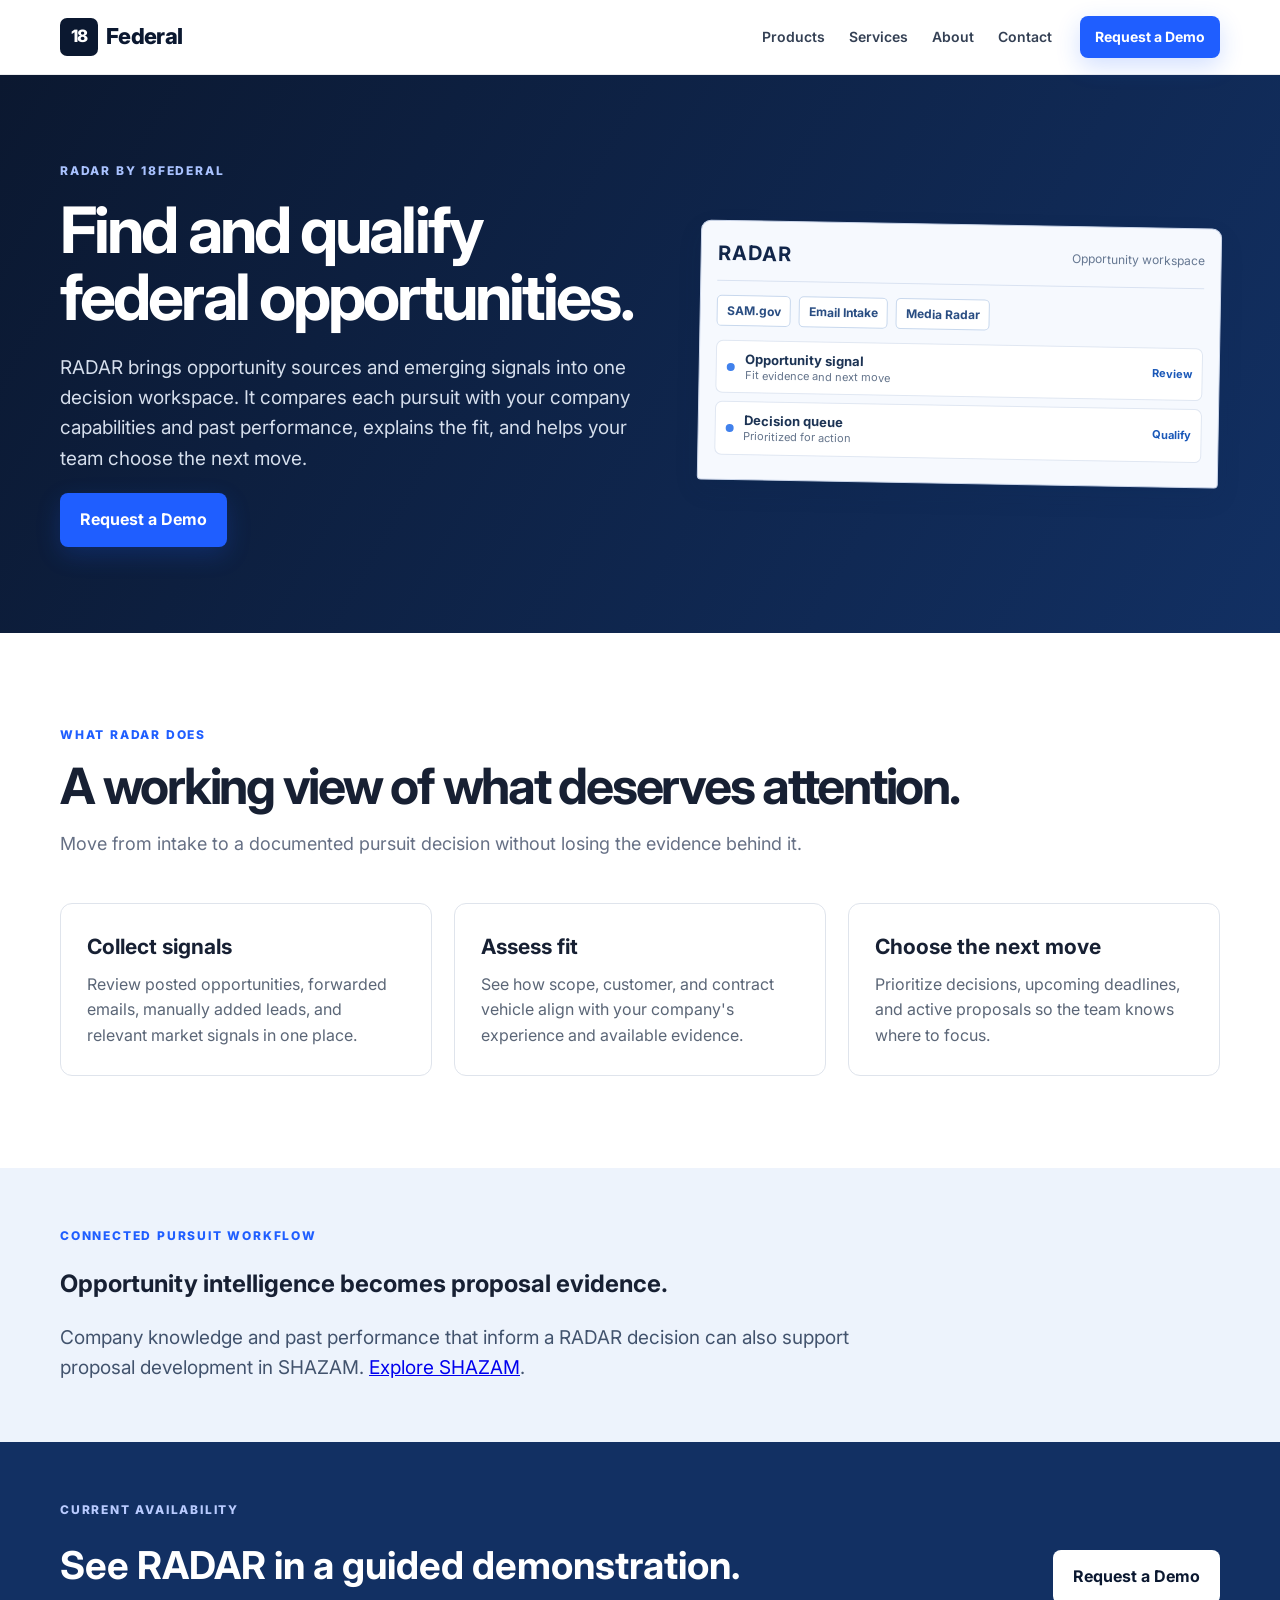
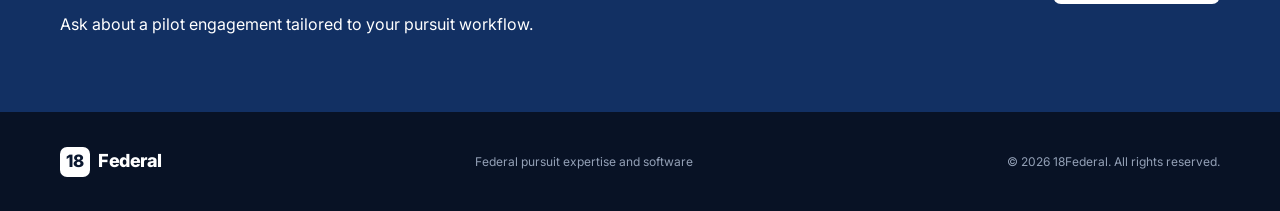
==== radar/index.html @ 709f29bf "Add RADAR product page This HTML file serves as the main structure for the RADAR web application, de" ====
<!DOCTYPE html>
<html lang="en"><head><meta charset="UTF-8"><meta name="viewport" content="width=device-width, initial-scale=1"><title>RADAR | Federal Opportunity Intelligence | 18Federal</title><meta name="description" content="RADAR by 18Federal helps contractors find, qualify, and act on federal opportunities using company capabilities and past performance."><link rel="preconnect" href="https://fonts.googleapis.com"><link rel="preconnect" href="https://fonts.gstatic.com" crossorigin><link href="https://fonts.googleapis.com/css2?family=Inter:wght@400;500;600;700;800&display=swap" rel="stylesheet"><link rel="stylesheet" href="../styles.css?v=20260929-1"></head><body>
<header class="site-header"><div class="container nav-wrap"><a class="brand" href="../" aria-label="18Federal home"><span class="brand-mark">18</span><span class="brand-text">Federal</span></a><nav class="nav"><a href="../#products">Products</a><a href="../#services">Services</a><a href="../#about">About</a><a href="../#contact">Contact</a></nav><a class="btn btn-sm btn-primary" href="../?interest=Software%20Demo#contact">Request a Demo</a></div></header>
<main><section class="product-hero"><div class="container"><div><div class="eyebrow">RADAR by 18Federal</div><h1>Find and qualify federal opportunities.</h1><p>RADAR brings opportunity sources and emerging signals into one decision workspace. It compares each pursuit with your company capabilities and past performance, explains the fit, and helps your team choose the next move.</p><a class="btn btn-primary" href="../?interest=Software%20Demo#contact">Request a Demo</a></div><div class="product-preview radar-preview" role="img" aria-label="Sanitized illustration of RADAR opportunity workspace"><div class="preview-top"><strong>RADAR</strong><span>Opportunity workspace</span></div><div class="preview-strip"><span>SAM.gov</span><span>Email Intake</span><span>Media Radar</span></div><div class="preview-row"><i></i><span><b>Opportunity signal</b><small>Fit evidence and next move</small></span><em>Review</em></div><div class="preview-row"><i></i><span><b>Decision queue</b><small>Prioritized for action</small></span><em>Qualify</em></div></div></div></section>
<section class="section"><div class="container"><div class="section-heading"><div class="eyebrow">What RADAR Does</div><h2>A working view of what deserves attention.</h2><p>Move from intake to a documented pursuit decision without losing the evidence behind it.</p></div><div class="detail-grid"><article><h3>Collect signals</h3><p>Review posted opportunities, forwarded emails, manually added leads, and relevant market signals in one place.</p></article><article><h3>Assess fit</h3><p>See how scope, customer, and contract vehicle align with your company's experience and available evidence.</p></article><article><h3>Choose the next move</h3><p>Prioritize decisions, upcoming deadlines, and active proposals so the team knows where to focus.</p></article></div></div></section><section class="flow-band"><div class="container"><div class="eyebrow">Connected Pursuit Workflow</div><h2>Opportunity intelligence becomes proposal evidence.</h2><p>Company knowledge and past performance that inform a RADAR decision can also support proposal development in SHAZAM. <a href="../shazam/">Explore SHAZAM</a>.</p></div></section><section class="product-cta"><div class="container"><div><div class="eyebrow light">Current availability</div><h2>See RADAR in a guided demonstration.</h2><p>Ask about a pilot engagement tailored to your pursuit workflow.</p></div><a class="btn btn-light" href="../?interest=Software%20Demo#contact">Request a Demo</a></div></section></main>
<footer class="footer"><div class="container footer-inner"><a class="brand footer-brand" href="../"><span class="brand-mark">18</span><span class="brand-text">Federal</span></a><p>Federal pursuit expertise and software</p><p>© <span id="year"></span> 18Federal. All rights reserved.</p></div></footer><script>document.getElementById('year').textContent=new Date().getFullYear()</script></body></html>
---- styles.css ----
*{box-sizing:border-box}
:root{
  --navy:#0b1830;
  --navy-2:#101f3b;
  --blue:#1f5eff;
  --blue-2:#1747c7;
  --text:#172033;
  --muted:#667085;
  --line:#dfe4ec;
  --soft:#f5f7fb;
  --white:#fff;
}
html{scroll-behavior:smooth}
body{margin:0;font-family:Inter,Arial,sans-serif;color:var(--text);background:#fff;line-height:1.6}
.container{width:min(1160px,92%);margin:0 auto}
.site-header{position:sticky;top:0;z-index:20;background:rgba(255,255,255,.96);backdrop-filter:blur(10px);border-bottom:1px solid rgba(11,24,48,.08)}
.nav-wrap{height:74px;display:flex;align-items:center;gap:28px}
.brand{display:inline-flex;align-items:center;text-decoration:none;color:var(--navy);font-weight:800;letter-spacing:-.04em}
.brand-mark{display:inline-grid;place-items:center;background:var(--navy);color:#fff;width:38px;height:38px;border-radius:7px;margin-right:8px;font-size:17px}
.brand-text{font-size:22px}
.nav{display:flex;gap:24px;margin-left:auto}
.nav a{text-decoration:none;color:#344054;font-size:14px;font-weight:600}
.nav a:hover{color:var(--blue)}
.btn{display:inline-flex;justify-content:center;align-items:center;text-decoration:none;border:0;border-radius:8px;padding:14px 20px;font-weight:700;font-family:inherit;cursor:pointer;transition:.2s}
.btn-sm{padding:10px 15px;font-size:14px}
.btn-primary{background:var(--blue);color:#fff;box-shadow:0 8px 24px rgba(31,94,255,.2)}
.btn-primary:hover{background:var(--blue-2);transform:translateY(-1px)}
.btn-secondary{background:rgba(255,255,255,.08);color:#fff;border:1px solid rgba(255,255,255,.25)}
.btn-light{background:#fff;color:var(--navy)}
.hero{position:relative;overflow:hidden;background:linear-gradient(120deg,var(--navy) 0%,#0c2045 70%,#123063 100%);color:#fff;padding:92px 0 80px}
.hero-grid{position:absolute;inset:0;background-image:linear-gradient(rgba(255,255,255,.035) 1px,transparent 1px),linear-gradient(90deg,rgba(255,255,255,.035) 1px,transparent 1px);background-size:42px 42px;mask-image:linear-gradient(to right,transparent,black 35%,black)}
.hero-inner{position:relative;display:grid;grid-template-columns:1.2fr .8fr;gap:70px;align-items:center}
.eyebrow{text-transform:uppercase;letter-spacing:.15em;font-size:12px;font-weight:800;color:var(--blue);margin-bottom:16px}
.eyebrow.light{color:#b9cbff}
.hero h1,.section h2,.cta-band h2{margin:0;line-height:1.05;letter-spacing:-.045em}
.hero h1{font-size:clamp(48px,6vw,78px);max-width:720px}
.hero-sub{font-size:20px;color:#cad3e2;max-width:720px;margin:24px 0 30px}
.hero-actions{display:flex;gap:12px;flex-wrap:wrap}
.trust-line{display:flex;flex-wrap:wrap;gap:10px 22px;margin-top:34px;color:#9eabc0;font-size:13px}
.trust-line span:before{content:"•";color:#5d84ff;margin-right:8px}
.hero-panel{background:rgba(255,255,255,.055);border:1px solid rgba(255,255,255,.13);padding:26px;border-radius:14px;box-shadow:0 20px 70px rgba(0,0,0,.18)}
.panel-kicker{font-size:11px;letter-spacing:.17em;color:#91a5c8;font-weight:700;margin-bottom:10px}
.panel-step{display:grid;grid-template-columns:42px 1fr;gap:14px;padding:15px 0;border-bottom:1px solid rgba(255,255,255,.1)}
.panel-step span{color:#6d92ff;font-weight:800;font-size:13px}
.panel-step strong{display:block;font-size:17px}
.panel-step small{display:block;color:#9eabc0;margin-top:2px}
.panel-step.final{border-bottom:0}
.hero-graphic{display:flex;align-items:center;justify-content:center}
.hero-graphic img{display:block;width:100%;height:auto;max-height:620px;filter:drop-shadow(0 20px 50px rgba(0,0,0,.18))}
.credibility-strip{background:#fff;border-bottom:1px solid var(--line);box-shadow:0 10px 28px rgba(11,24,48,.04)}
.credibility-grid{display:grid;grid-template-columns:repeat(4,1fr);align-items:stretch}
.credibility-item{display:flex;align-items:center;gap:10px;padding:22px 18px;border-right:1px solid var(--line);color:#344054;font-size:14px;line-height:1.35}
.credibility-item:first-child{padding-left:0}
.credibility-item:last-child{border-right:0;padding-right:0}
.credibility-item span{display:grid;place-items:center;flex:0 0 22px;width:22px;height:22px;border-radius:50%;background:rgba(31,94,255,.1);color:var(--blue);font-size:12px;font-weight:800}
.credibility-item strong{font-weight:700}
.section{padding:92px 0}
.section.alt{background:var(--soft)}
.section-heading{max-width:960px;margin-bottom:44px}
.section h2,.cta-band h2{font-size:clamp(34px,4vw,50px)}
.section-heading p,.contact-intro{color:var(--muted);font-size:18px}
.service-grid{display:grid;grid-template-columns:repeat(3,1fr);gap:22px}
#services .container{width:min(1400px,92%)}
.service-card{padding:30px;border:1px solid var(--line);border-radius:13px;background:#fff}
.service-card.featured{border-color:#a9bfff;box-shadow:0 18px 45px rgba(24,39,75,.09)}
.service-number{font-size:12px;font-weight:800;color:var(--blue);letter-spacing:.12em}
.service-card h3{font-size:24px;margin:12px 0 8px}
.service-card p{color:var(--muted)}
.service-card ul{padding-left:20px;margin:22px 0 0}
.service-card li{margin:9px 0}
.timing-section{background:linear-gradient(135deg,var(--navy) 0%,#102a55 100%);color:#fff}
.timing-heading{max-width:820px}
.timing-heading h2{color:#fff}
.timing-grid{display:grid;grid-template-columns:repeat(3,1fr);gap:20px}
.timing-card{padding:28px;border:1px solid rgba(255,255,255,.14);border-radius:14px;background:rgba(255,255,255,.055);box-shadow:0 18px 45px rgba(0,0,0,.1)}
.timing-card span{display:inline-block;color:#83a4ff;font-size:12px;font-weight:800;letter-spacing:.14em;margin-bottom:14px}
.timing-card h3{margin:0 0 12px;font-size:22px;line-height:1.25;letter-spacing:-.025em}
.timing-card p{margin:0;color:#b8c4d7;font-size:15px}
.about-grid{display:grid;grid-template-columns:1fr 1fr;gap:70px;align-items:start}
.about-copy{font-size:18px;color:#4b5565}
.text-link{display:inline-block;margin-top:10px;color:var(--blue);font-weight:700;text-decoration:none}
.cta-band{background:var(--blue);color:#fff;padding:56px 0}
.cta-inner{display:flex;justify-content:space-between;align-items:center;gap:30px}
.cta-band h2{max-width:760px}
.contact-grid{display:grid;grid-template-columns:.8fr 1.2fr;gap:70px}
.contact-details{margin-top:32px;display:grid;gap:18px}
.contact-details > div{display:grid;grid-template-columns:38px 1fr;grid-template-rows:auto auto;column-gap:12px;align-items:center;padding:16px 0;border-top:1px solid var(--line)}
.contact-icon{grid-column:1;grid-row:1 / span 2;width:32px;height:32px;padding:7px;border-radius:9px;color:var(--blue);background:rgba(31,94,255,.08);stroke:currentColor;stroke-width:1.8;stroke-linecap:round;stroke-linejoin:round;fill:none}
.contact-details small,.contact-details strong{grid-column:2}
.contact-details small{display:block;font-size:11px;letter-spacing:.12em;color:var(--muted);margin-bottom:4px}
.contact-details a{color:var(--navy);text-decoration:none;transition:color .2s}
.contact-details a:hover{color:var(--blue)}
.contact-form{background:var(--soft);padding:24px;border-radius:14px;border:1px solid var(--line)}
.contact-form label{display:block;font-size:13px;font-weight:700;margin-bottom:10px}
.contact-form input,.contact-form textarea{width:100%;margin-top:5px;padding:10px 12px;border:1px solid var(--line);border-radius:8px;font:inherit;background:#fff}
.contact-form input:focus,.contact-form textarea:focus{outline:2px solid rgba(31,94,255,.18);border-color:var(--blue)}
.full{width:100%}
.form-note{font-size:12px;color:var(--muted);margin:10px 0 0;text-align:center}
.footer{background:#081225;color:#93a0b6;padding:28px 0}
.footer-inner{display:flex;align-items:center;justify-content:space-between;gap:20px;font-size:12px}
.footer-brand{color:#fff}
.footer-brand .brand-mark{background:#fff;color:var(--navy);width:30px;height:30px}
.footer-brand .brand-text{font-size:18px}
@media (max-width:860px){
  .nav{display:none}
  .nav-wrap .btn-sm{margin-left:auto}
  .hero{padding-top:68px}
  .hero-inner,.about-grid,.contact-grid{grid-template-columns:1fr}
  .hero-inner{gap:44px}
  .credibility-grid{grid-template-columns:repeat(2,1fr)}
  .credibility-item{padding:18px 14px;border-bottom:1px solid var(--line)}
  .credibility-item:nth-child(2){border-right:0}
  .credibility-item:nth-child(3),.credibility-item:nth-child(4){border-bottom:0}
  .credibility-item:first-child,.credibility-item:last-child{padding-left:14px;padding-right:14px}
  .service-grid,.timing-grid{grid-template-columns:1fr}
  .cta-inner{align-items:flex-start;flex-direction:column}
  .footer-inner{align-items:flex-start;flex-direction:column}
}
@media (max-width:520px){
  .site-header .btn-sm{display:none}
   .nav-wrap{height:58px}
  .hero{padding-top:38px}
  .hero-actions{flex-direction:row;flex-wrap:nowrap}
 .hero-actions .btn{width:auto;flex:1}
  .hero h1{font-size:46px}
  .hero-sub{font-size:17px}
  .section{padding:70px 0}
  
 
}
.thank-you-section { display: none; }
.thank-you-section:target { display: block; }
/* Product introduction and detail pages */
.products-section{background:#f5f7fb}
.product-grid{display:grid;grid-template-columns:repeat(2,minmax(0,1fr));gap:24px}
.product-card{background:#fff;border:1px solid var(--line);border-radius:16px;overflow:hidden;box-shadow:0 14px 38px rgba(11,24,48,.06)}
.product-card-copy{padding:30px}
.product-card h3{font-size:32px;line-height:1.1;margin:0 0 12px;color:var(--navy)}
.product-card p{font-size:17px;color:#475467;margin:0}
.product-preview{margin:18px 18px 0;border:1px solid #cad5e9;border-radius:10px 10px 4px 4px;background:#f6f9fe;min-height:225px;padding:16px;box-shadow:0 10px 24px rgba(13,37,78,.1);overflow:hidden}
.preview-top{display:flex;justify-content:space-between;align-items:center;gap:12px;color:#12264a;border-bottom:1px solid #d9e2f1;padding-bottom:11px;font-size:14px}
.preview-top strong{font-size:20px;letter-spacing:.06em}
.preview-top span{font-size:12px;color:#667892}
.preview-strip{display:flex;gap:8px;flex-wrap:wrap;padding:14px 0}
.preview-strip span{font-size:12px;font-weight:700;color:#294d82;border:1px solid #c8d8ed;background:#fff;border-radius:5px;padding:5px 9px}
.preview-row{display:flex;align-items:center;gap:10px;background:#fff;border:1px solid #e0e7f2;border-radius:7px;padding:10px;margin-bottom:8px}
.preview-row i{width:8px;height:8px;flex:none;border-radius:50%;background:#4181ec}
.preview-row span{display:grid;line-height:1.3;flex:1;min-width:0}
.preview-row b{font-size:13px;color:#1c3354}.preview-row small{font-size:11px;color:#64748b}
.preview-row em{font-style:normal;font-size:11px;color:#1a58b8;font-weight:700}
.shazam-preview{background:#f8f7ff}.shazam-preview .preview-row i{background:#7056cd}.shazam-preview .preview-strip span{color:#59419d;border-color:#ded5f5}
.preview-disclaimer{font-size:13px;color:#667085;margin:15px 0 0}
.contact-form select{width:100%;margin-top:5px;padding:10px 12px;border:1px solid var(--line);border-radius:8px;font:inherit;background:#fff}
.contact-form select:focus{outline:2px solid rgba(31,94,255,.18);border-color:var(--blue)}
.product-hero{background:linear-gradient(120deg,var(--navy),#123063);color:#fff;padding:86px 0}
.product-hero .container{display:grid;grid-template-columns:1fr .9fr;gap:60px;align-items:center}
.product-hero h1{font-size:clamp(44px,5vw,70px);line-height:1.05;letter-spacing:-.045em;margin:0 0 22px}
.product-hero p{font-size:19px;color:#d5deec;max-width:630px}
.product-hero .product-preview{margin:0;transform:rotate(1deg)}
.product-hero .eyebrow{color:#a9c2ff}
.detail-grid{display:grid;grid-template-columns:repeat(3,1fr);gap:22px}
.detail-grid article{padding:26px;border:1px solid var(--line);border-radius:12px}
.detail-grid h3{margin:0 0 8px;font-size:21px}.detail-grid p{margin:0;color:#5b6677}
.flow-band{background:#edf3fc;padding:58px 0}.flow-band p{font-size:19px;max-width:850px;margin:12px 0 0;color:#42536d}
.product-cta{padding:58px 0;background:#123063;color:#fff}.product-cta .container{display:flex;align-items:center;justify-content:space-between;gap:24px}.product-cta h2{margin:0;font-size:clamp(30px,3vw,42px)}
@media(max-width:860px){.product-grid,.product-hero .container,.detail-grid{grid-template-columns:1fr}.product-hero{padding:60px 0}.product-cta .container{flex-direction:column;align-items:flex-start}}
@media(max-width:520px){.product-card-copy{padding:22px}.product-preview{margin:12px 12px 0;padding:12px}.preview-top span{display:none}.nav-wrap{gap:12px}.nav{display:flex;gap:12px;margin-left:auto}.nav a{font-size:13px}.nav a[href="#about"],.nav a[href="../#about"]{display:none}}
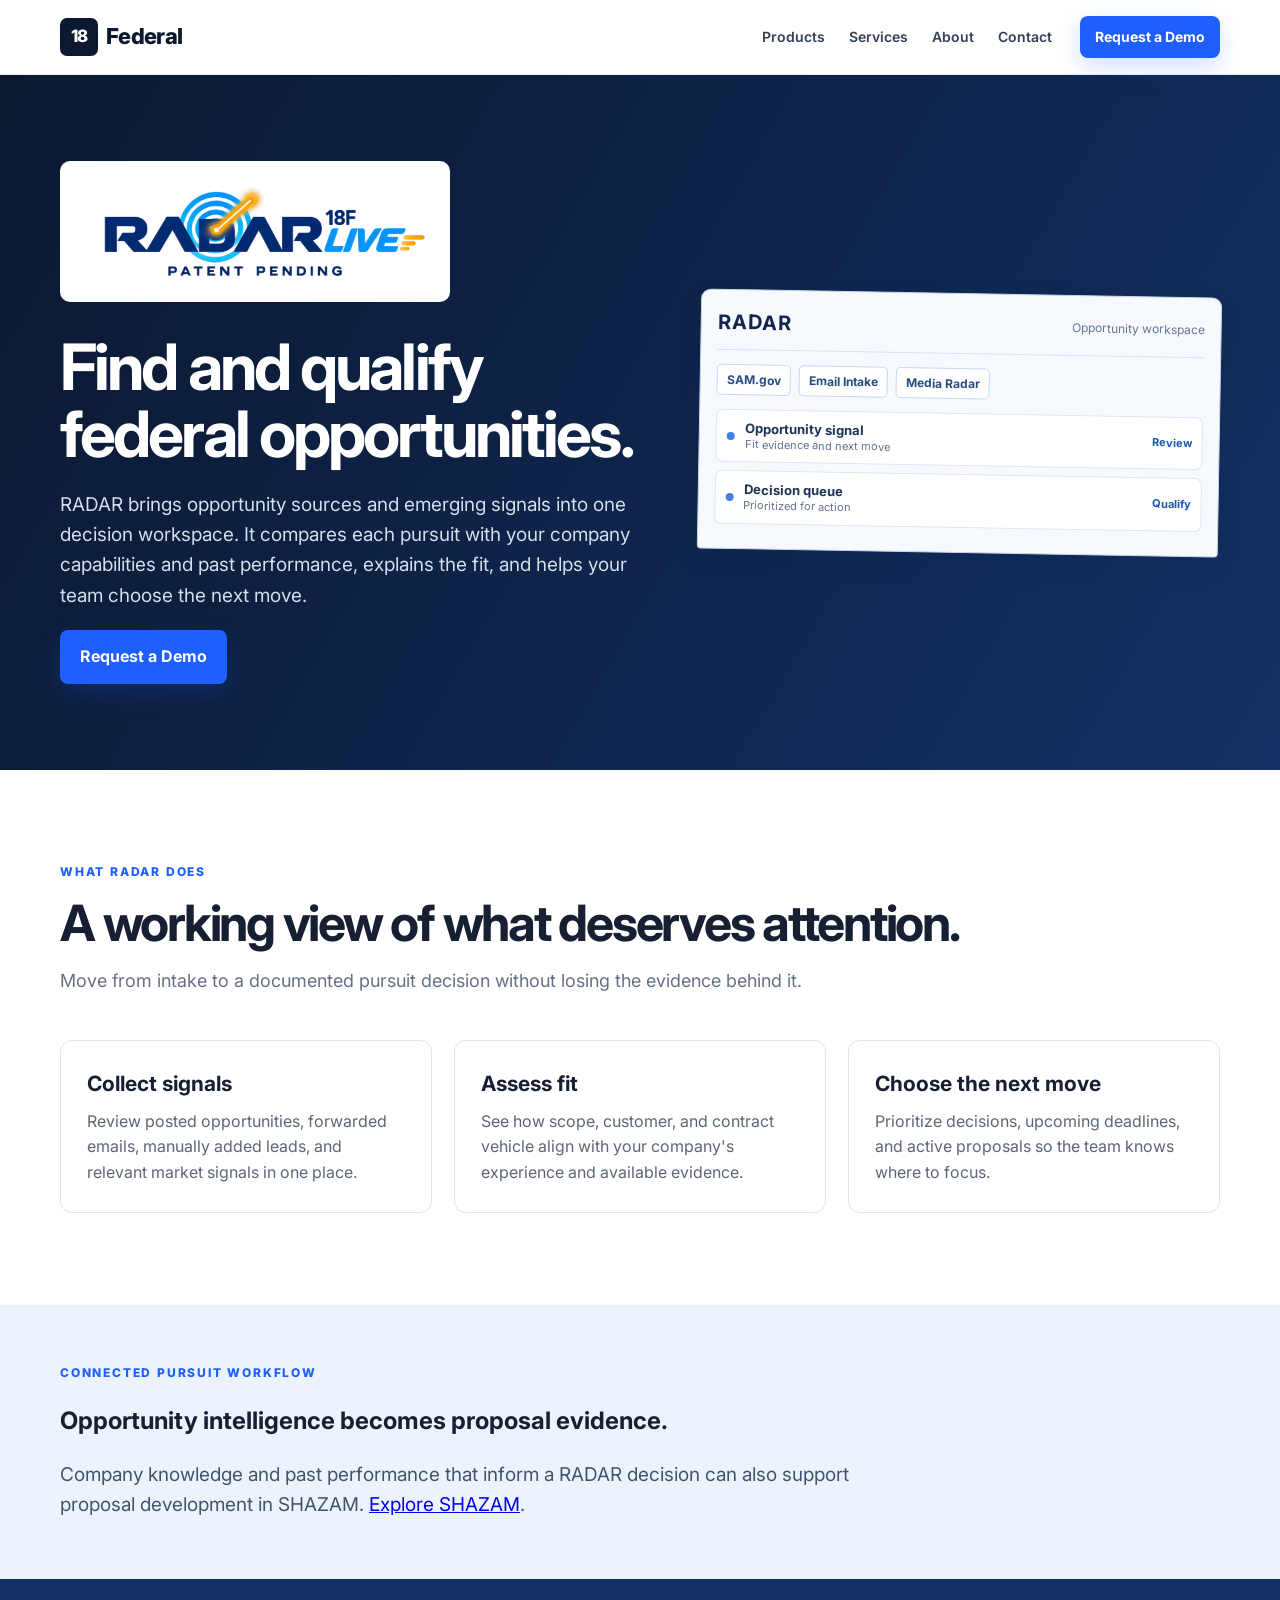
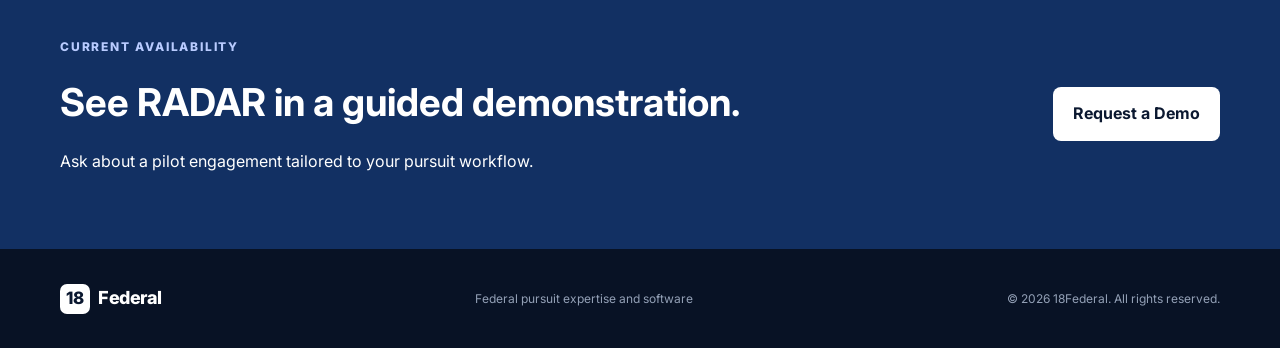
==== commit bb78fa0d: "Add RADAR patent-pending name mark to product page" ====
--- a/radar/index.html
+++ b/radar/index.html
@@ -1,6 +1,6 @@
 <!DOCTYPE html>
 <html lang="en"><head><meta charset="UTF-8"><meta name="viewport" content="width=device-width, initial-scale=1"><title>RADAR | Federal Opportunity Intelligence | 18Federal</title><meta name="description" content="RADAR by 18Federal helps contractors find, qualify, and act on federal opportunities using company capabilities and past performance."><link rel="preconnect" href="https://fonts.googleapis.com"><link rel="preconnect" href="https://fonts.gstatic.com" crossorigin><link href="https://fonts.googleapis.com/css2?family=Inter:wght@400;500;600;700;800&display=swap" rel="stylesheet"><link rel="stylesheet" href="../styles.css?v=20260929-1"></head><body>
 <header class="site-header"><div class="container nav-wrap"><a class="brand" href="../" aria-label="18Federal home"><span class="brand-mark">18</span><span class="brand-text">Federal</span></a><nav class="nav"><a href="../#products">Products</a><a href="../#services">Services</a><a href="../#about">About</a><a href="../#contact">Contact</a></nav><a class="btn btn-sm btn-primary" href="../?interest=Software%20Demo#contact">Request a Demo</a></div></header>
-<main><section class="product-hero"><div class="container"><div><div class="eyebrow">RADAR by 18Federal</div><h1>Find and qualify federal opportunities.</h1><p>RADAR brings opportunity sources and emerging signals into one decision workspace. It compares each pursuit with your company capabilities and past performance, explains the fit, and helps your team choose the next move.</p><a class="btn btn-primary" href="../?interest=Software%20Demo#contact">Request a Demo</a></div><div class="product-preview radar-preview" role="img" aria-label="Sanitized illustration of RADAR opportunity workspace"><div class="preview-top"><strong>RADAR</strong><span>Opportunity workspace</span></div><div class="preview-strip"><span>SAM.gov</span><span>Email Intake</span><span>Media Radar</span></div><div class="preview-row"><i></i><span><b>Opportunity signal</b><small>Fit evidence and next move</small></span><em>Review</em></div><div class="preview-row"><i></i><span><b>Decision queue</b><small>Prioritized for action</small></span><em>Qualify</em></div></div></div></section>
+<main><section class="product-hero"><div class="container"><div><div class="detail-name-mark"><img src="../radar-patent-pending.png" alt="RADAR Live by 18Federal — Patent Pending" /></div><h1>Find and qualify federal opportunities.</h1><p>RADAR brings opportunity sources and emerging signals into one decision workspace. It compares each pursuit with your company capabilities and past performance, explains the fit, and helps your team choose the next move.</p><a class="btn btn-primary" href="../?interest=Software%20Demo#contact">Request a Demo</a></div><div class="product-preview radar-preview" role="img" aria-label="Sanitized illustration of RADAR opportunity workspace"><div class="preview-top"><strong>RADAR</strong><span>Opportunity workspace</span></div><div class="preview-strip"><span>SAM.gov</span><span>Email Intake</span><span>Media Radar</span></div><div class="preview-row"><i></i><span><b>Opportunity signal</b><small>Fit evidence and next move</small></span><em>Review</em></div><div class="preview-row"><i></i><span><b>Decision queue</b><small>Prioritized for action</small></span><em>Qualify</em></div></div></div></section>
 <section class="section"><div class="container"><div class="section-heading"><div class="eyebrow">What RADAR Does</div><h2>A working view of what deserves attention.</h2><p>Move from intake to a documented pursuit decision without losing the evidence behind it.</p></div><div class="detail-grid"><article><h3>Collect signals</h3><p>Review posted opportunities, forwarded emails, manually added leads, and relevant market signals in one place.</p></article><article><h3>Assess fit</h3><p>See how scope, customer, and contract vehicle align with your company's experience and available evidence.</p></article><article><h3>Choose the next move</h3><p>Prioritize decisions, upcoming deadlines, and active proposals so the team knows where to focus.</p></article></div></div></section><section class="flow-band"><div class="container"><div class="eyebrow">Connected Pursuit Workflow</div><h2>Opportunity intelligence becomes proposal evidence.</h2><p>Company knowledge and past performance that inform a RADAR decision can also support proposal development in SHAZAM. <a href="../shazam/">Explore SHAZAM</a>.</p></div></section><section class="product-cta"><div class="container"><div><div class="eyebrow light">Current availability</div><h2>See RADAR in a guided demonstration.</h2><p>Ask about a pilot engagement tailored to your pursuit workflow.</p></div><a class="btn btn-light" href="../?interest=Software%20Demo#contact">Request a Demo</a></div></section></main>
 <footer class="footer"><div class="container footer-inner"><a class="brand footer-brand" href="../"><span class="brand-mark">18</span><span class="brand-text">Federal</span></a><p>Federal pursuit expertise and software</p><p>© <span id="year"></span> 18Federal. All rights reserved.</p></div></footer><script>document.getElementById('year').textContent=new Date().getFullYear()</script></body></html>
--- a/styles.css
+++ b/styles.css
@@ -165,3 +165,9 @@
 .product-cta{padding:58px 0;background:#123063;color:#fff}.product-cta .container{display:flex;align-items:center;justify-content:space-between;gap:24px}.product-cta h2{margin:0;font-size:clamp(30px,3vw,42px)}
 @media(max-width:860px){.product-grid,.product-hero .container,.detail-grid{grid-template-columns:1fr}.product-hero{padding:60px 0}.product-cta .container{flex-direction:column;align-items:flex-start}}
 @media(max-width:520px){.product-card-copy{padding:22px}.product-preview{margin:12px 12px 0;padding:12px}.preview-top span{display:none}.nav-wrap{gap:12px}.nav{display:flex;gap:12px;margin-left:auto}.nav a{font-size:13px}.nav a[href="#about"],.nav a[href="../#about"]{display:none}}
+
+.product-name-mark{margin:0 0 14px!important;line-height:0!important}
+.product-name-mark img{display:block;width:min(100%,275px);height:auto}
+.detail-name-mark{display:inline-block;max-width:min(100%,390px);background:#fff;border-radius:10px;padding:10px 14px;margin-bottom:24px}
+.detail-name-mark img{display:block;width:100%;height:auto}
+@media(max-width:520px){.product-name-mark img{width:min(100%,240px)}.detail-name-mark{max-width:300px}}
